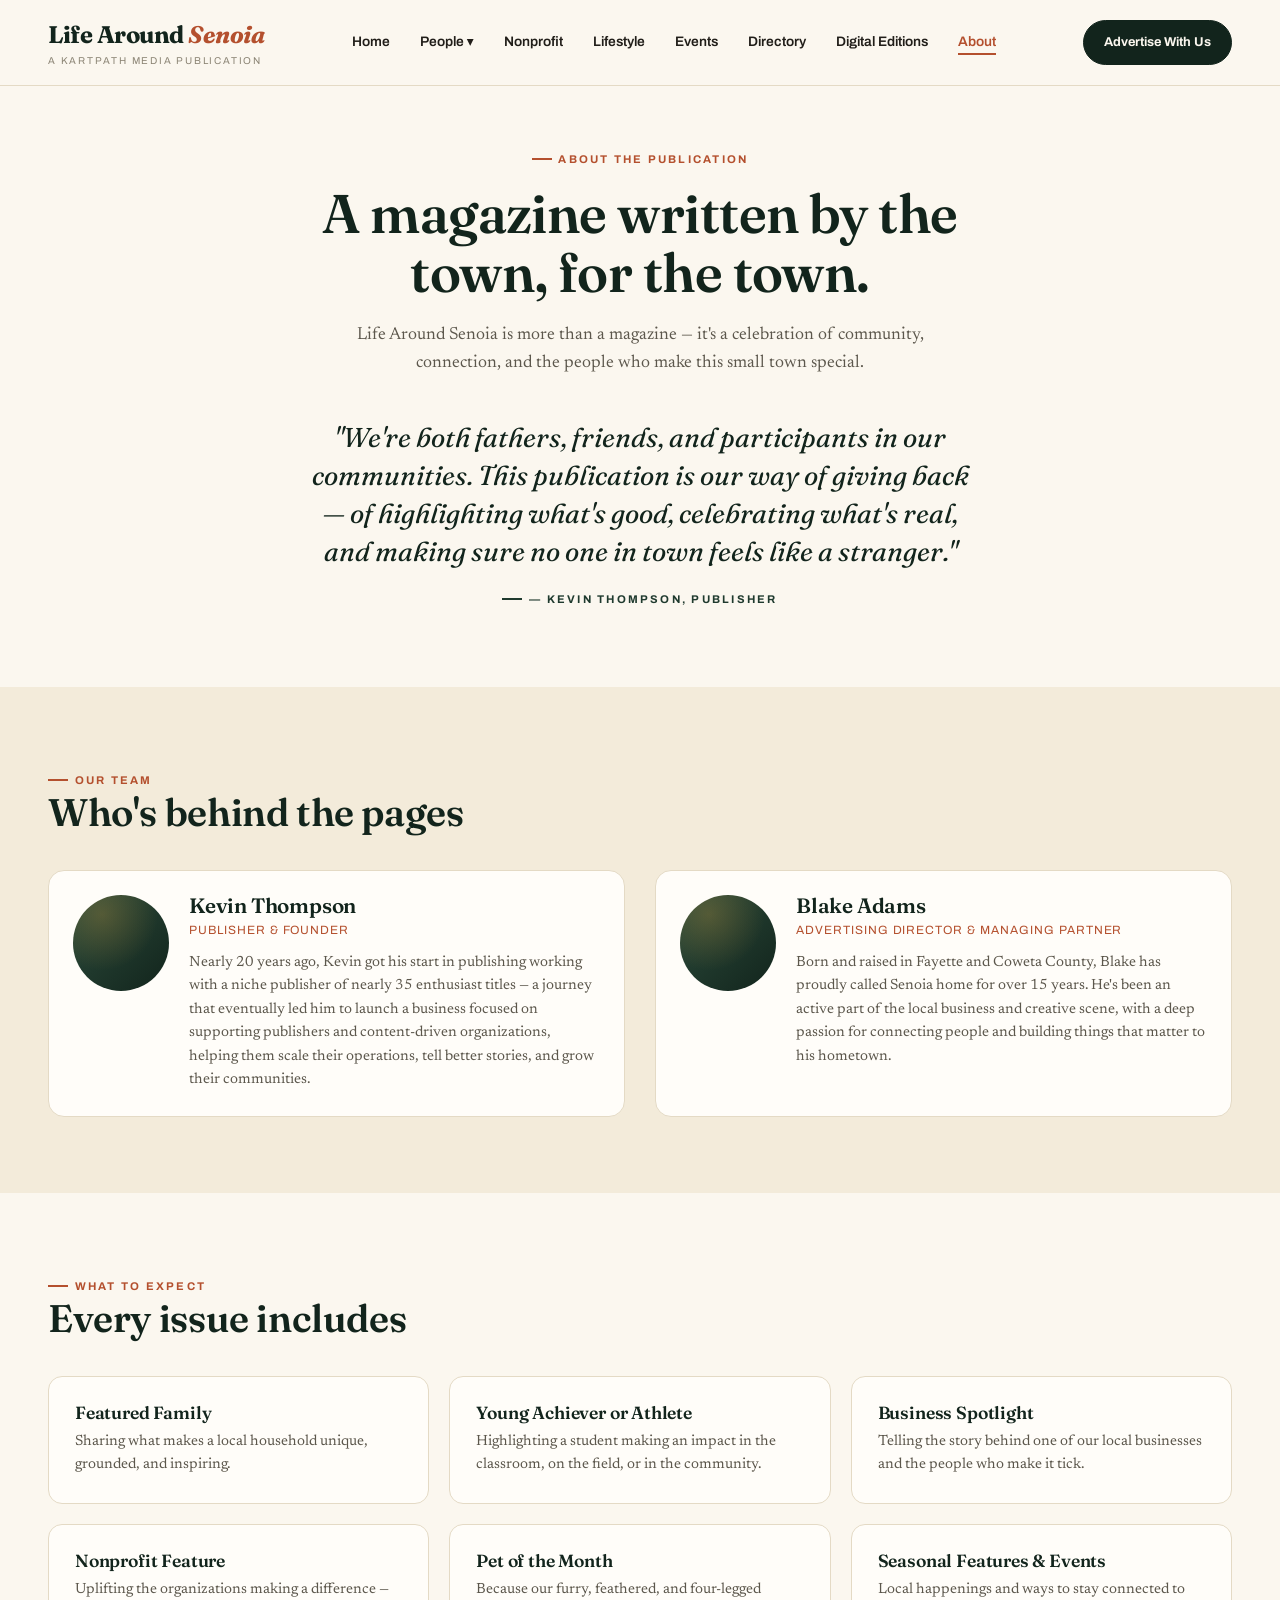
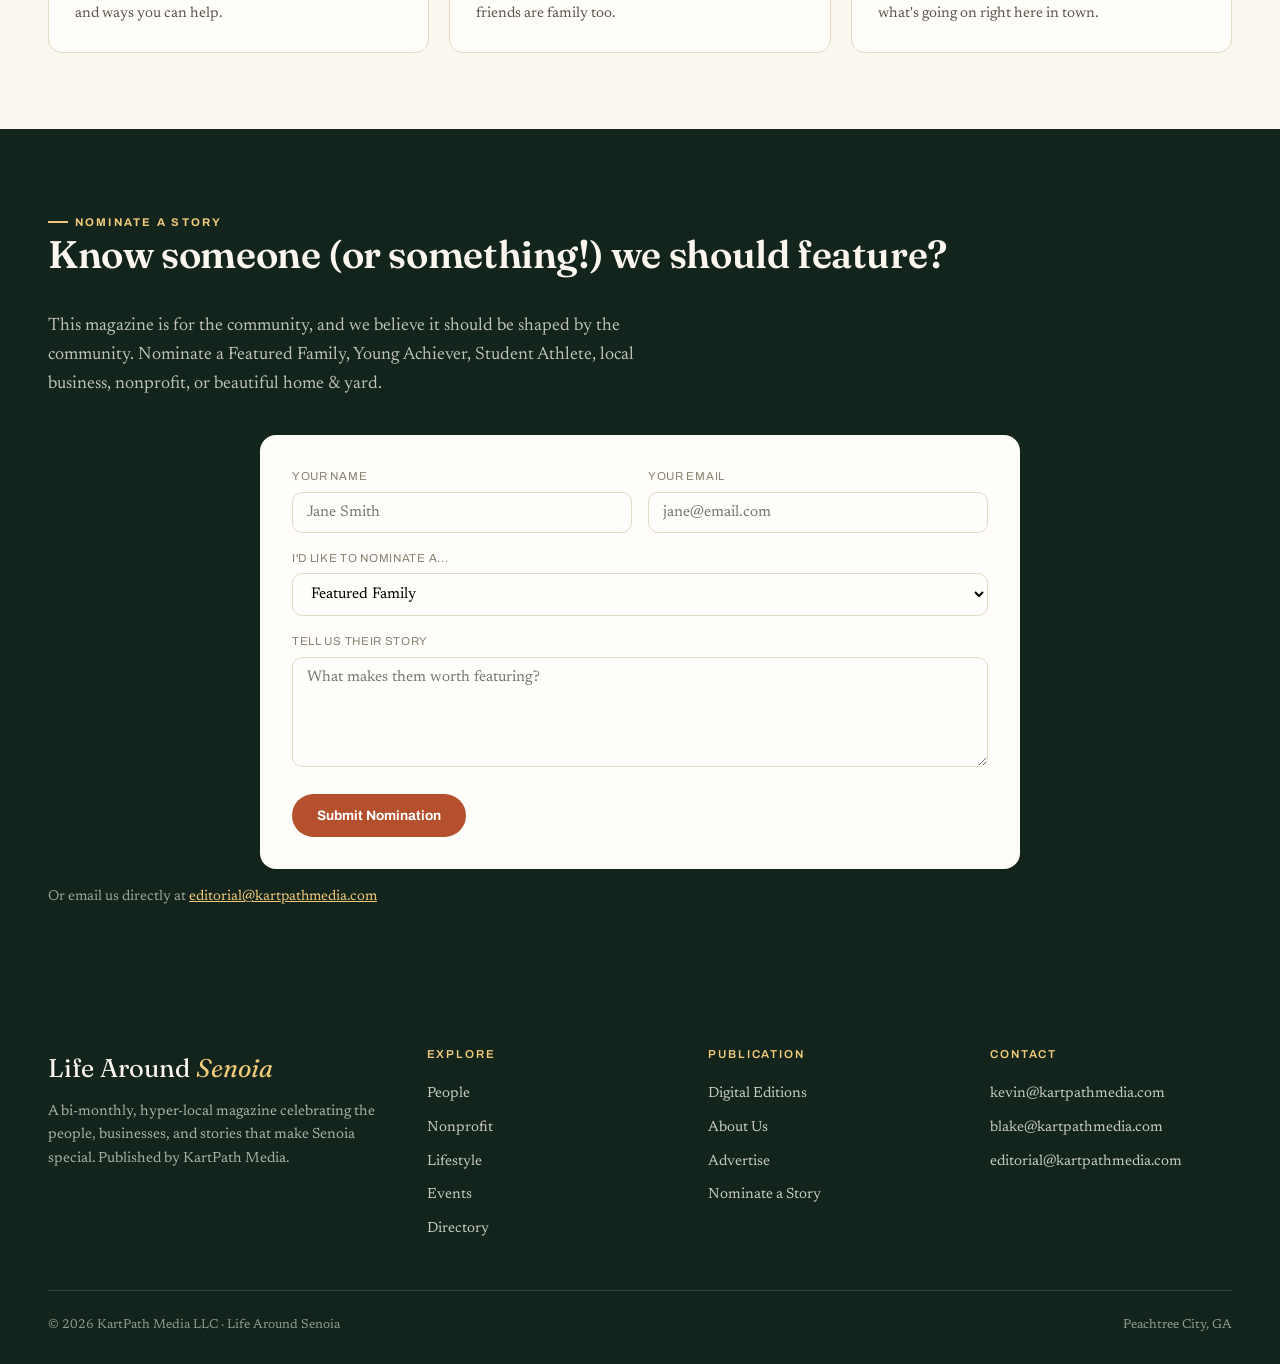
==== about.html @ 34ece20f "Add files via upload Add Life Around Senoia site" ====
<!DOCTYPE html>
<html lang="en">
<head>
<meta charset="UTF-8">
<meta name="viewport" content="width=device-width, initial-scale=1.0">
<title>About Us — Life Around Senoia</title>
<link rel="preconnect" href="https://fonts.googleapis.com">
<link rel="preconnect" href="https://fonts.gstatic.com" crossorigin>
<link href="https://fonts.googleapis.com/css2?family=Fraunces:ital,opsz,wght@0,9..144,400;0,9..144,500;0,9..144,600;0,9..144,700;0,9..144,900;1,9..144,500;1,9..144,600&family=Newsreader:ital,opsz,wght@0,6..72,400;0,6..72,500;0,6..72,600;1,6..72,400&family=Archivo:wght@400;500;600;700;800&display=swap" rel="stylesheet">
<link rel="stylesheet" href="style.css">
<style>
.page-hero{padding:56px 0 40px;text-align:center}
.page-hero h1{font-size:clamp(2.2rem,4.5vw,3.4rem);max-width:760px;margin:14px auto 18px}
.page-hero p{max-width:600px;margin:0 auto;color:var(--ink-soft);font-size:1.1rem}

.expect-grid{display:grid;grid-template-columns:repeat(3,1fr);gap:20px}
.expect-item{padding:26px;border:1px solid var(--line);border-radius:14px;background:var(--card)}
.expect-item h4{font-family:var(--display);font-size:1.1rem;margin-bottom:8px}
.expect-item p{font-size:.92rem;color:var(--ink-soft)}

.team-grid{display:grid;grid-template-columns:1fr 1fr;gap:30px}
.team-card{display:flex;gap:20px;background:var(--card);border:1px solid var(--line);border-radius:16px;padding:24px}
.team-photo{width:96px;height:96px;border-radius:50%;flex-shrink:0}
.team-card h3{font-size:1.3rem;margin-bottom:4px}
.team-role{font-family:var(--ui);font-size:.75rem;color:var(--brick);text-transform:uppercase;letter-spacing:.08em;margin-bottom:10px;display:block}
.team-card p{font-size:.92rem;color:var(--ink-soft);line-height:1.6}

.quote-block{max-width:720px;margin:0 auto;text-align:center;padding:0 20px}
.quote-block p{font-family:var(--display);font-size:1.7rem;font-style:italic;line-height:1.4;color:var(--pine-deep)}

.nominate-form{display:grid;grid-template-columns:1fr 1fr;gap:16px;max-width:760px;margin:0 auto}
.nominate-form .full{grid-column:1/-1}
.nominate-form label{font-family:var(--ui);font-size:.72rem;text-transform:uppercase;letter-spacing:.06em;color:var(--ink-faint);display:block;margin-bottom:6px}
.nominate-form input,.nominate-form select,.nominate-form textarea{
  width:100%;padding:12px 14px;border:1px solid var(--line);border-radius:10px;font-family:var(--read);font-size:.96rem;background:var(--card);
}
.nominate-form textarea{min-height:110px;resize:vertical}
@media(max-width:860px){.expect-grid,.team-grid,.nominate-form{grid-template-columns:1fr}}
</style>
</head>
<body>

<header class="site-header">
  <nav class="nav-bar">
    <a href="index.html" class="brand">
      <div><div class="brand-mark">Life Around <em>Senoia</em></div><div class="brand-sub">A KartPath Media Publication</div></div>
    </a>
    <ul class="nav-links">
      <li><a href="index.html">Home</a></li>
      <li class="has-dropdown"><a href="people.html">People ▾</a>
        <div class="dropdown">
          <a href="people.html#featured-families">Featured Families</a>
          <a href="people.html#young-achievers">Young Achievers</a>
          <a href="people.html#pet-of-the-month">Pet of the Month</a>
        </div>
      </li>
      <li><a href="nonprofit.html">Nonprofit</a></li>
      <li><a href="lifestyle.html">Lifestyle</a></li>
      <li><a href="events.html">Events</a></li>
      <li><a href="directory.html">Directory</a></li>
      <li><a href="editions.html">Digital Editions</a></li>
      <li class="active"><a href="about.html">About</a></li>
    </ul>
    <a href="advertise.html" class="nav-cta">Advertise With Us</a>
    <button class="nav-toggle">☰</button>
  </nav>
</header>

<section class="page-hero">
  <div class="wrap">
    <span class="eyebrow" style="justify-content:center">About the Publication</span>
    <h1>A magazine written by the town, for the town.</h1>
    <p>Life Around Senoia is more than a magazine — it's a celebration of community, connection, and the people who make this small town special.</p>
  </div>
</section>

<section style="padding-top:0">
  <div class="wrap-narrow quote-block">
    <p>"We're both fathers, friends, and participants in our communities. This publication is our way of giving back — of highlighting what's good, celebrating what's real, and making sure no one in town feels like a stranger."</p>
    <span class="eyebrow pine" style="justify-content:center;margin-top:20px">— Kevin Thompson, Publisher</span>
  </div>
</section>

<section class="on-paper2">
  <div class="wrap">
    <div class="section-head"><div><span class="eyebrow">Our Team</span><h2>Who's behind the pages</h2></div></div>
    <div class="team-grid">
      <div class="team-card">
        <div class="photo-placeholder team-photo"></div>
        <div>
          <h3>Kevin Thompson</h3>
          <span class="team-role">Publisher &amp; Founder</span>
          <p>Nearly 20 years ago, Kevin got his start in publishing working with a niche publisher of nearly 35 enthusiast titles — a journey that eventually led him to launch a business focused on supporting publishers and content-driven organizations, helping them scale their operations, tell better stories, and grow their communities.</p>
        </div>
      </div>
      <div class="team-card">
        <div class="photo-placeholder team-photo"></div>
        <div>
          <h3>Blake Adams</h3>
          <span class="team-role">Advertising Director &amp; Managing Partner</span>
          <p>Born and raised in Fayette and Coweta County, Blake has proudly called Senoia home for over 15 years. He's been an active part of the local business and creative scene, with a deep passion for connecting people and building things that matter to his hometown.</p>
        </div>
      </div>
    </div>
  </div>
</section>

<section>
  <div class="wrap">
    <div class="section-head"><div><span class="eyebrow">What To Expect</span><h2>Every issue includes</h2></div></div>
    <div class="expect-grid">
      <div class="expect-item"><h4>Featured Family</h4><p>Sharing what makes a local household unique, grounded, and inspiring.</p></div>
      <div class="expect-item"><h4>Young Achiever or Athlete</h4><p>Highlighting a student making an impact in the classroom, on the field, or in the community.</p></div>
      <div class="expect-item"><h4>Business Spotlight</h4><p>Telling the story behind one of our local businesses and the people who make it tick.</p></div>
      <div class="expect-item"><h4>Nonprofit Feature</h4><p>Uplifting the organizations making a difference — and ways you can help.</p></div>
      <div class="expect-item"><h4>Pet of the Month</h4><p>Because our furry, feathered, and four-legged friends are family too.</p></div>
      <div class="expect-item"><h4>Seasonal Features &amp; Events</h4><p>Local happenings and ways to stay connected to what's going on right here in town.</p></div>
    </div>
  </div>
</section>

<section class="on-pine" id="nominate">
  <div class="wrap">
    <div class="section-head">
      <div>
        <span class="eyebrow on-pine">Nominate a Story</span>
        <h2>Know someone (or something!) we should feature?</h2>
      </div>
    </div>
    <p style="color:rgba(251,247,239,.75);max-width:600px;margin-bottom:36px">This magazine is for the community, and we believe it should be shaped by the community. Nominate a Featured Family, Young Achiever, Student Athlete, local business, nonprofit, or beautiful home &amp; yard.</p>
    <form class="nominate-form" onsubmit="return false" style="background:var(--card);padding:32px;border-radius:16px">
      <div><label>Your Name</label><input type="text" placeholder="Jane Smith"></div>
      <div><label>Your Email</label><input type="email" placeholder="jane@email.com"></div>
      <div class="full"><label>I'd like to nominate a...</label>
        <select>
          <option>Featured Family</option>
          <option>Young Achiever / Student Athlete</option>
          <option>Local Business</option>
          <option>Nonprofit</option>
          <option>Pet of the Month</option>
          <option>Yard of the Month</option>
          <option>Community Event</option>
        </select>
      </div>
      <div class="full"><label>Tell us their story</label><textarea placeholder="What makes them worth featuring?"></textarea></div>
      <div class="full"><button class="btn btn-primary" type="submit">Submit Nomination</button></div>
    </form>
    <p style="color:rgba(251,247,239,.6);margin-top:16px;font-size:.9rem">Or email us directly at <a href="mailto:editorial@kartpathmedia.com" style="color:var(--honey-soft);text-decoration:underline">editorial@kartpathmedia.com</a></p>
  </div>
</section>

<footer class="site-footer">
  <div class="wrap">
    <div class="footer-grid">
      <div><div class="footer-brand">Life Around <em style="color:var(--honey-soft);font-style:italic">Senoia</em></div>
        <p class="footer-tag">A bi-monthly, hyper-local magazine celebrating the people, businesses, and stories that make Senoia special. Published by KartPath Media.</p></div>
      <div><h4>Explore</h4><a href="people.html">People</a><a href="nonprofit.html">Nonprofit</a><a href="lifestyle.html">Lifestyle</a><a href="events.html">Events</a><a href="directory.html">Directory</a></div>
      <div><h4>Publication</h4><a href="editions.html">Digital Editions</a><a href="about.html">About Us</a><a href="advertise.html">Advertise</a><a href="about.html#nominate">Nominate a Story</a></div>
      <div><h4>Contact</h4><a href="mailto:kevin@kartpathmedia.com">kevin@kartpathmedia.com</a><a href="mailto:blake@kartpathmedia.com">blake@kartpathmedia.com</a><a href="mailto:editorial@kartpathmedia.com">editorial@kartpathmedia.com</a></div>
    </div>
    <div class="footer-bottom"><span>© 2026 KartPath Media LLC · Life Around Senoia</span><span>Peachtree City, GA</span></div>
  </div>
</footer>
<script src="script.js"></script>
</body>
</html>
---- style.css ----
/* ============================================================
   LIFE AROUND SENOIA — Shared Stylesheet
   Grounded in Senoia's own materials: pine treelines, Main
   Street brick, and the gold porch-light glow of downtown at
   dusk. Not a generic magazine cream/terracotta template.
   ============================================================ */

:root{
  --pine:#1F3A2E;
  --pine-deep:#12241C;
  --pine-soft:#2C4C3C;
  --brick:#B4502E;
  --brick-deep:#8F3E22;
  --honey:#E0A33E;
  --honey-soft:#F0C97A;
  --honey-glow:rgba(224,163,62,.35);
  --paper:#FBF7EF;
  --paper-2:#F3EBDA;
  --card:#FFFDF9;
  --ink:#211E19;
  --ink-soft:#5C574C;
  --ink-faint:#8B8474;
  --line:#E4DAC5;
  --white:#FFFFFF;

  --display:'Fraunces',Georgia,serif;
  --read:'Newsreader',Georgia,serif;
  --ui:'Archivo',system-ui,-apple-system,sans-serif;

  --maxw:1240px;
  --maxw-narrow:760px;
  --radius:14px;
  --shadow-card:0 1px 2px rgba(33,30,25,.06),0 8px 24px -12px rgba(33,30,25,.18);
  --shadow-lift:0 20px 50px -20px rgba(18,36,28,.35);
}

*{box-sizing:border-box;margin:0;padding:0}
html{scroll-behavior:smooth}
body{
  background:var(--paper);
  color:var(--ink);
  font-family:var(--read);
  font-size:18px;
  line-height:1.62;
  -webkit-font-smoothing:antialiased;
}
img{max-width:100%;display:block;object-fit:cover}
a{color:inherit;text-decoration:none}
ul{list-style:none}
.wrap{max-width:var(--maxw);margin:0 auto;padding:0 28px}
.wrap-narrow{max-width:var(--maxw-narrow);margin:0 auto;padding:0 28px}
button{font-family:var(--ui);cursor:pointer}
::selection{background:var(--honey-glow);color:var(--pine-deep)}

/* ---------- Type helpers ---------- */
h1,h2,h3,h4{font-family:var(--display);font-weight:600;line-height:1.08;letter-spacing:-.01em;color:var(--pine-deep)}
.serif-italic{font-style:italic;font-weight:500}

.eyebrow{
  font-family:var(--ui);font-weight:700;font-size:.7rem;letter-spacing:.2em;
  text-transform:uppercase;color:var(--brick);
  display:inline-flex;align-items:center;gap:.6em;
}
.eyebrow::before{content:"";width:20px;height:2px;background:var(--brick);display:inline-block}
.eyebrow.on-pine{color:var(--honey-soft)}
.eyebrow.on-pine::before{background:var(--honey-soft)}
.eyebrow.pine{color:var(--pine)}
.eyebrow.pine::before{background:var(--pine)}

/* ---------- Porch Light signature badge ---------- */
.porch-light{
  display:inline-flex;align-items:center;gap:.5em;
  font-family:var(--ui);font-weight:700;font-size:.68rem;letter-spacing:.14em;
  text-transform:uppercase;color:var(--brick-deep);
}
.porch-light .bulb{
  width:9px;height:9px;border-radius:50%;background:var(--honey);
  box-shadow:0 0 0 3px var(--honey-glow),0 0 12px 2px var(--honey-glow);
}

/* ================= NAV ================= */
.site-header{
  position:sticky;top:0;z-index:100;
  background:rgba(251,247,239,.92);
  backdrop-filter:blur(10px);
  border-bottom:1px solid var(--line);
}
.nav-bar{display:flex;align-items:center;justify-content:space-between;padding:16px 28px;max-width:var(--maxw);margin:0 auto;gap:24px}
.brand{display:flex;align-items:center;gap:12px}
.brand-mark{
  font-family:var(--display);font-weight:700;font-size:1.5rem;color:var(--pine-deep);
  letter-spacing:-.02em;
}
.brand-mark em{color:var(--brick);font-style:italic}
.brand-sub{font-family:var(--ui);font-size:.62rem;letter-spacing:.18em;text-transform:uppercase;color:var(--ink-faint);margin-top:-2px}

.nav-links{display:flex;align-items:center;gap:30px;font-family:var(--ui);font-weight:600;font-size:.86rem}
.nav-links > li > a{position:relative;padding:6px 0;color:var(--ink)}
.nav-links > li > a::after{
  content:"";position:absolute;left:0;bottom:0;width:0;height:2px;background:var(--brick);
  transition:width .2s ease;
}
.nav-links > li > a:hover::after,.nav-links > li.active > a::after{width:100%}
.nav-links > li.active > a{color:var(--brick)}

.nav-cta{
  font-family:var(--ui);font-weight:700;font-size:.8rem;
  background:var(--pine-deep);color:var(--paper);
  padding:11px 20px;border-radius:999px;
  border:1px solid var(--pine-deep);white-space:nowrap;
}
.nav-cta:hover{background:var(--pine)}
.nav-toggle{display:none;background:none;border:none;font-size:1.6rem;color:var(--pine-deep)}

.has-dropdown{position:relative}
.dropdown{
  position:absolute;top:100%;left:50%;transform:translateX(-50%) translateY(6px);
  background:var(--card);border:1px solid var(--line);border-radius:12px;
  box-shadow:var(--shadow-card);padding:10px;min-width:220px;
  opacity:0;visibility:hidden;transition:.15s ease;
}
.has-dropdown:hover .dropdown{opacity:1;visibility:visible;transform:translateX(-50%) translateY(0)}
.dropdown a{display:block;padding:9px 14px;border-radius:8px;font-size:.86rem;font-weight:600;color:var(--ink)}
.dropdown a:hover{background:var(--paper-2);color:var(--brick)}

/* ================= BUTTONS ================= */
.btn{
  display:inline-flex;align-items:center;gap:8px;
  font-family:var(--ui);font-weight:700;font-size:.85rem;
  padding:13px 24px;border-radius:999px;border:1px solid transparent;
  transition:.15s ease;
}
.btn-primary{background:var(--brick);color:var(--white)}
.btn-primary:hover{background:var(--brick-deep)}
.btn-outline{border-color:var(--pine-deep);color:var(--pine-deep)}
.btn-outline:hover{background:var(--pine-deep);color:var(--paper)}
.btn-outline-light{border-color:rgba(251,247,239,.5);color:var(--paper)}
.btn-outline-light:hover{background:var(--paper);color:var(--pine-deep)}
.btn-ghost{color:var(--brick);font-weight:700;font-size:.85rem}
.btn-ghost::after{content:"→";margin-left:6px;transition:margin .15s ease}
.btn-ghost:hover::after{margin-left:10px}

/* ================= TAGS ================= */
.tag{
  display:inline-block;font-family:var(--ui);font-weight:700;font-size:.66rem;
  letter-spacing:.09em;text-transform:uppercase;padding:5px 12px;border-radius:999px;
}
.tag-people{background:#E7EFE6;color:var(--pine)}
.tag-nonprofit{background:#FBE7DC;color:var(--brick-deep)}
.tag-lifestyle{background:#FCEFD2;color:#95651B}
.tag-events{background:#E3EAF2;color:#33506E}
.tag-directory{background:#EFE4F1;color:#6B3B6E}
.tag-edition{background:var(--pine-deep);color:var(--honey-soft)}

/* ================= CARDS ================= */
.card{background:var(--card);border:1px solid var(--line);border-radius:var(--radius);overflow:hidden;transition:.2s ease}
.card:hover{transform:translateY(-3px);box-shadow:var(--shadow-card)}
.card-img{aspect-ratio:4/3;background:linear-gradient(135deg,var(--pine-soft),var(--pine-deep));position:relative}
.card-body{padding:20px}
.card-title{font-family:var(--display);font-size:1.2rem;font-weight:600;margin:10px 0 8px;color:var(--pine-deep)}
.card-dek{color:var(--ink-soft);font-size:.94rem;line-height:1.55}

.photo-placeholder{
  width:100%;height:100%;display:flex;align-items:center;justify-content:center;
  background:radial-gradient(circle at 30% 20%, rgba(224,163,62,.25), transparent 55%),
    linear-gradient(135deg,var(--pine-soft),var(--pine-deep));
  color:rgba(251,247,239,.55);font-family:var(--ui);font-size:.7rem;
  letter-spacing:.15em;text-transform:uppercase;text-align:center;padding:10px;
}

/* ================= SECTIONS ================= */
section{padding:76px 0}
.section-head{display:flex;justify-content:space-between;align-items:flex-end;gap:24px;margin-bottom:36px;flex-wrap:wrap}
.section-head h2{font-size:clamp(1.8rem,3vw,2.6rem)}
.on-pine{background:var(--pine-deep);color:var(--paper)}
.on-pine h1,.on-pine h2,.on-pine h3{color:var(--paper)}
.on-paper2{background:var(--paper-2)}

/* ================= FOOTER ================= */
.site-footer{background:var(--pine-deep);color:rgba(251,247,239,.85);padding:64px 0 28px}
.footer-grid{display:grid;grid-template-columns:1.4fr 1fr 1fr 1fr;gap:40px;padding-bottom:44px;border-bottom:1px solid rgba(251,247,239,.14)}
.footer-grid h4{color:var(--honey-soft);font-family:var(--ui);font-size:.72rem;letter-spacing:.16em;text-transform:uppercase;margin-bottom:16px}
.footer-grid a{display:block;padding:5px 0;font-size:.92rem;color:rgba(251,247,239,.78)}
.footer-grid a:hover{color:var(--honey-soft)}
.footer-bottom{display:flex;justify-content:space-between;align-items:center;padding-top:24px;font-size:.8rem;color:rgba(251,247,239,.55);flex-wrap:wrap;gap:12px}
.footer-brand{font-family:var(--display);font-size:1.6rem;color:var(--paper);margin-bottom:10px}
.footer-tag{font-size:.92rem;color:rgba(251,247,239,.65);max-width:340px;line-height:1.6;margin-bottom:20px}

/* ================= UTILITIES ================= */
.grid-3{display:grid;grid-template-columns:repeat(3,1fr);gap:26px}
.grid-4{display:grid;grid-template-columns:repeat(4,1fr);gap:22px}
.grid-2{display:grid;grid-template-columns:repeat(2,1fr);gap:26px}
.center{text-align:center}
.divider-porch{height:1px;background:linear-gradient(90deg,transparent,var(--honey),transparent);margin:0 auto;width:120px}

@media (max-width: 980px){
  .nav-links{display:none}
  .nav-toggle{display:block}
  .grid-3,.grid-4,.grid-2{grid-template-columns:1fr 1fr}
  .footer-grid{grid-template-columns:1fr 1fr}
}
@media (max-width: 620px){
  .grid-3,.grid-4,.grid-2{grid-template-columns:1fr}
  .footer-grid{grid-template-columns:1fr}
  section{padding:52px 0}
  body{font-size:16.5px}
}
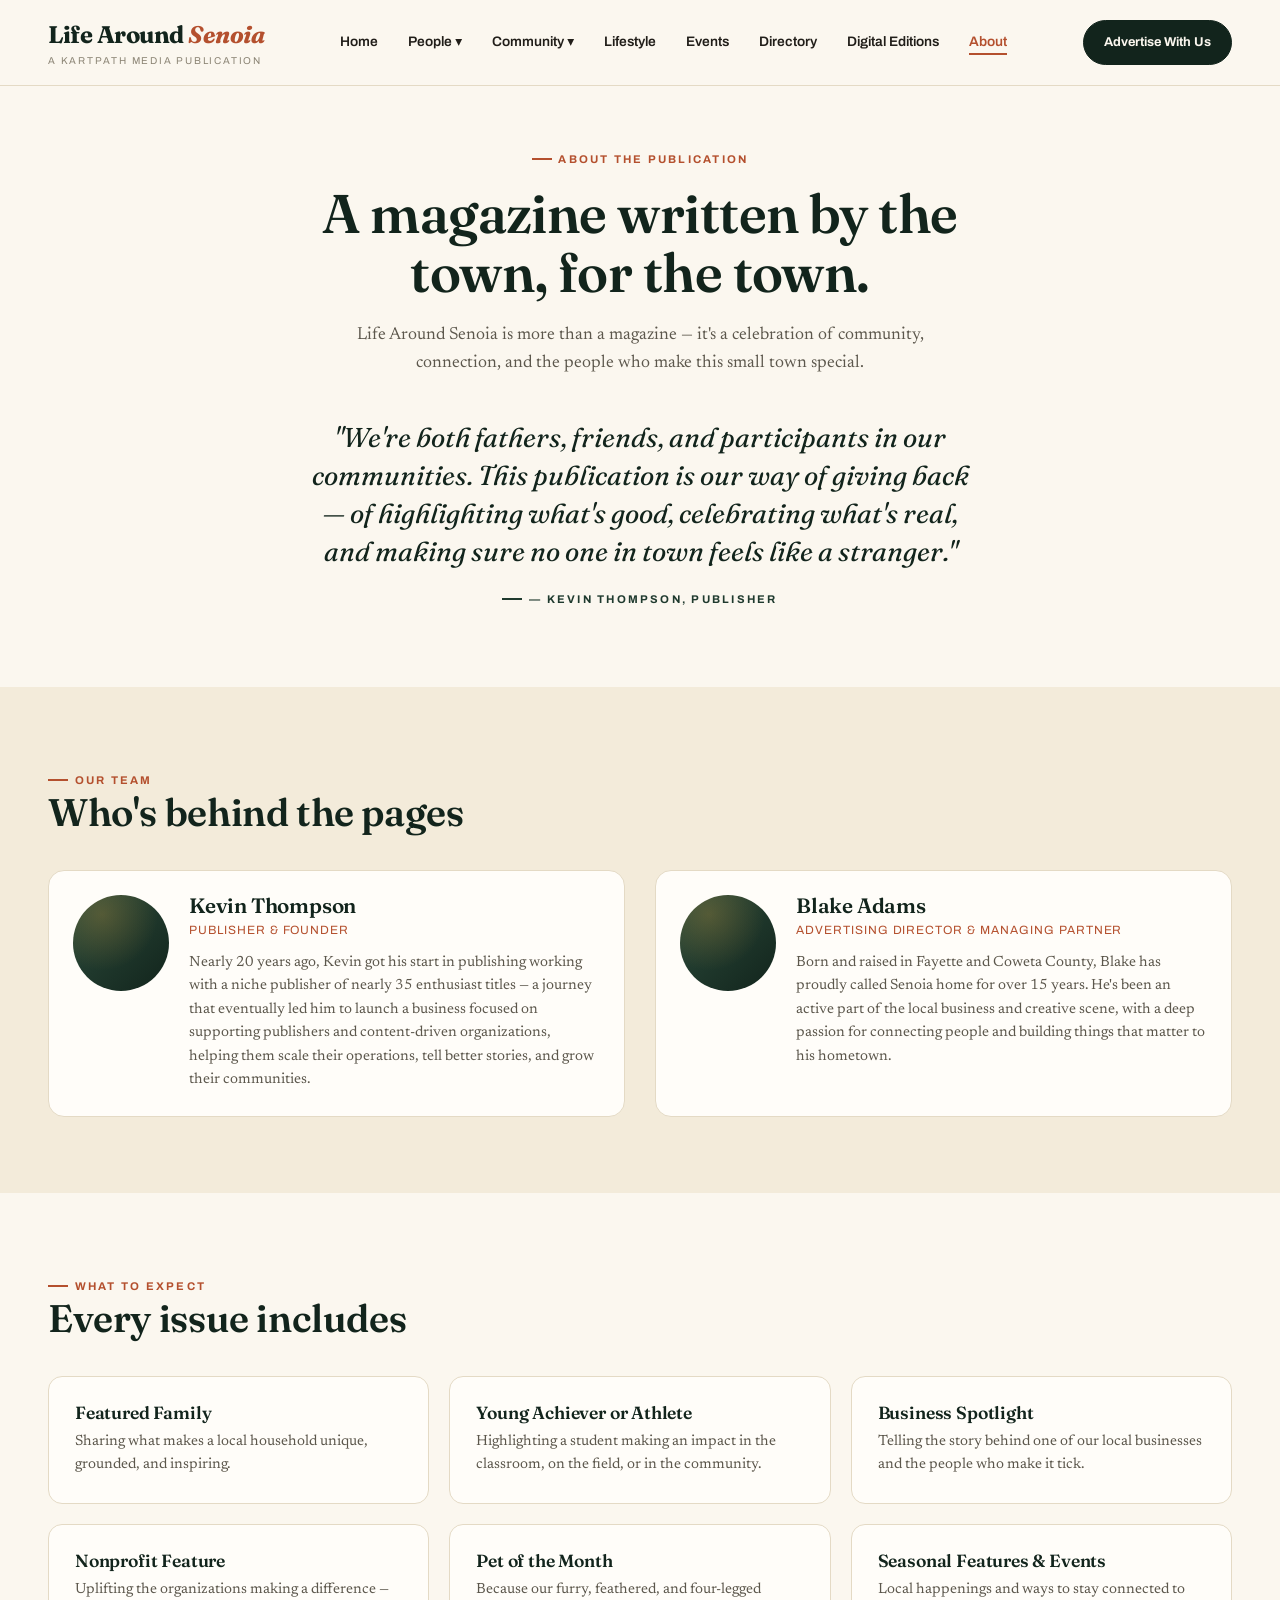
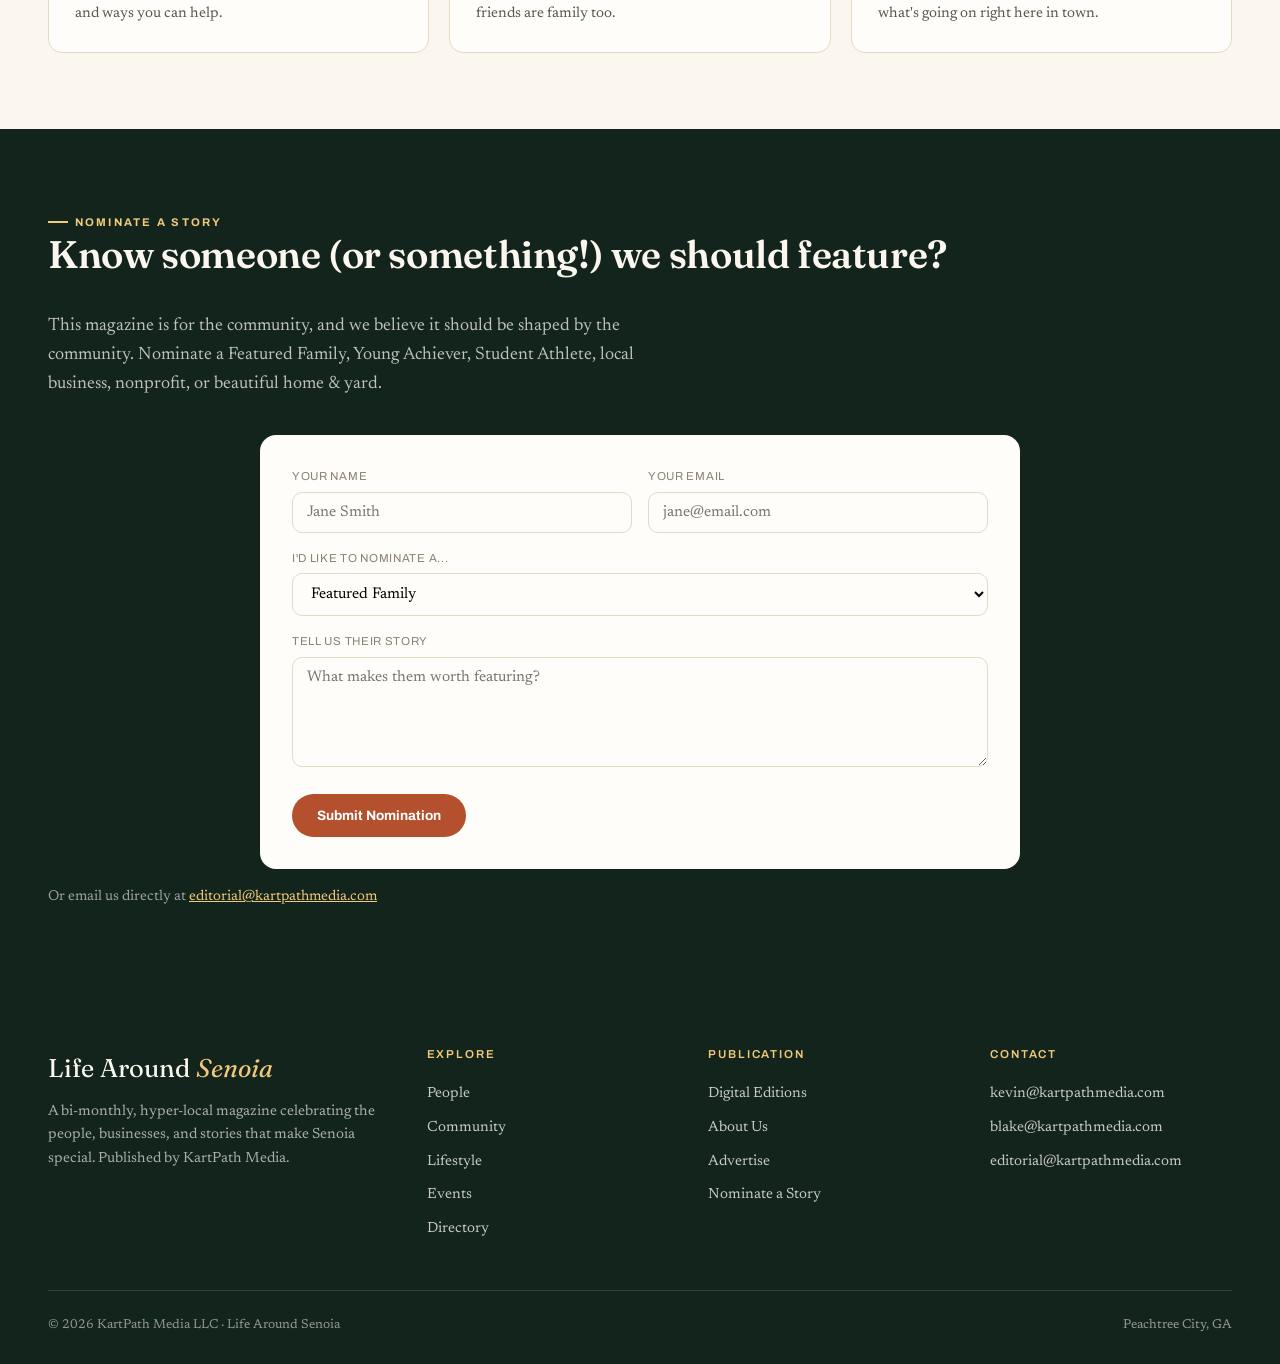
==== commit 700c7f50: "Add files via upload Add Community page + rename menu" ====
--- a/about.html
+++ b/about.html
@@ -51,10 +51,12 @@
         <div class="dropdown">
           <a href="people.html#featured-families">Featured Families</a>
           <a href="people.html#young-achievers">Young Achievers</a>
-          <a href="people.html#pet-of-the-month">Pet of the Month</a>
+          <a href="people.html#pet-of-the-month">Pet of the Month</a><a href="people.html#feature">Feature</a>
         </div>
       </li>
-      <li><a href="nonprofit.html">Nonprofit</a></li>
+      <li class="has-dropdown"><a href="nonprofit.html">Community ▾</a>
+        <div class="dropdown"><a href="nonprofit.html#nonprofit-spotlight">Non-Profit Spotlight</a><a href="nonprofit.html#historic-society">Historic Society</a><a href="nonprofit.html#community-stories">Community Stories</a></div>
+      </li>
       <li><a href="lifestyle.html">Lifestyle</a></li>
       <li><a href="events.html">Events</a></li>
       <li><a href="directory.html">Directory</a></li>
@@ -154,7 +156,7 @@
     <div class="footer-grid">
       <div><div class="footer-brand">Life Around <em style="color:var(--honey-soft);font-style:italic">Senoia</em></div>
         <p class="footer-tag">A bi-monthly, hyper-local magazine celebrating the people, businesses, and stories that make Senoia special. Published by KartPath Media.</p></div>
-      <div><h4>Explore</h4><a href="people.html">People</a><a href="nonprofit.html">Nonprofit</a><a href="lifestyle.html">Lifestyle</a><a href="events.html">Events</a><a href="directory.html">Directory</a></div>
+      <div><h4>Explore</h4><a href="people.html">People</a><a href="nonprofit.html">Community</a><a href="lifestyle.html">Lifestyle</a><a href="events.html">Events</a><a href="directory.html">Directory</a></div>
       <div><h4>Publication</h4><a href="editions.html">Digital Editions</a><a href="about.html">About Us</a><a href="advertise.html">Advertise</a><a href="about.html#nominate">Nominate a Story</a></div>
       <div><h4>Contact</h4><a href="mailto:kevin@kartpathmedia.com">kevin@kartpathmedia.com</a><a href="mailto:blake@kartpathmedia.com">blake@kartpathmedia.com</a><a href="mailto:editorial@kartpathmedia.com">editorial@kartpathmedia.com</a></div>
     </div>
